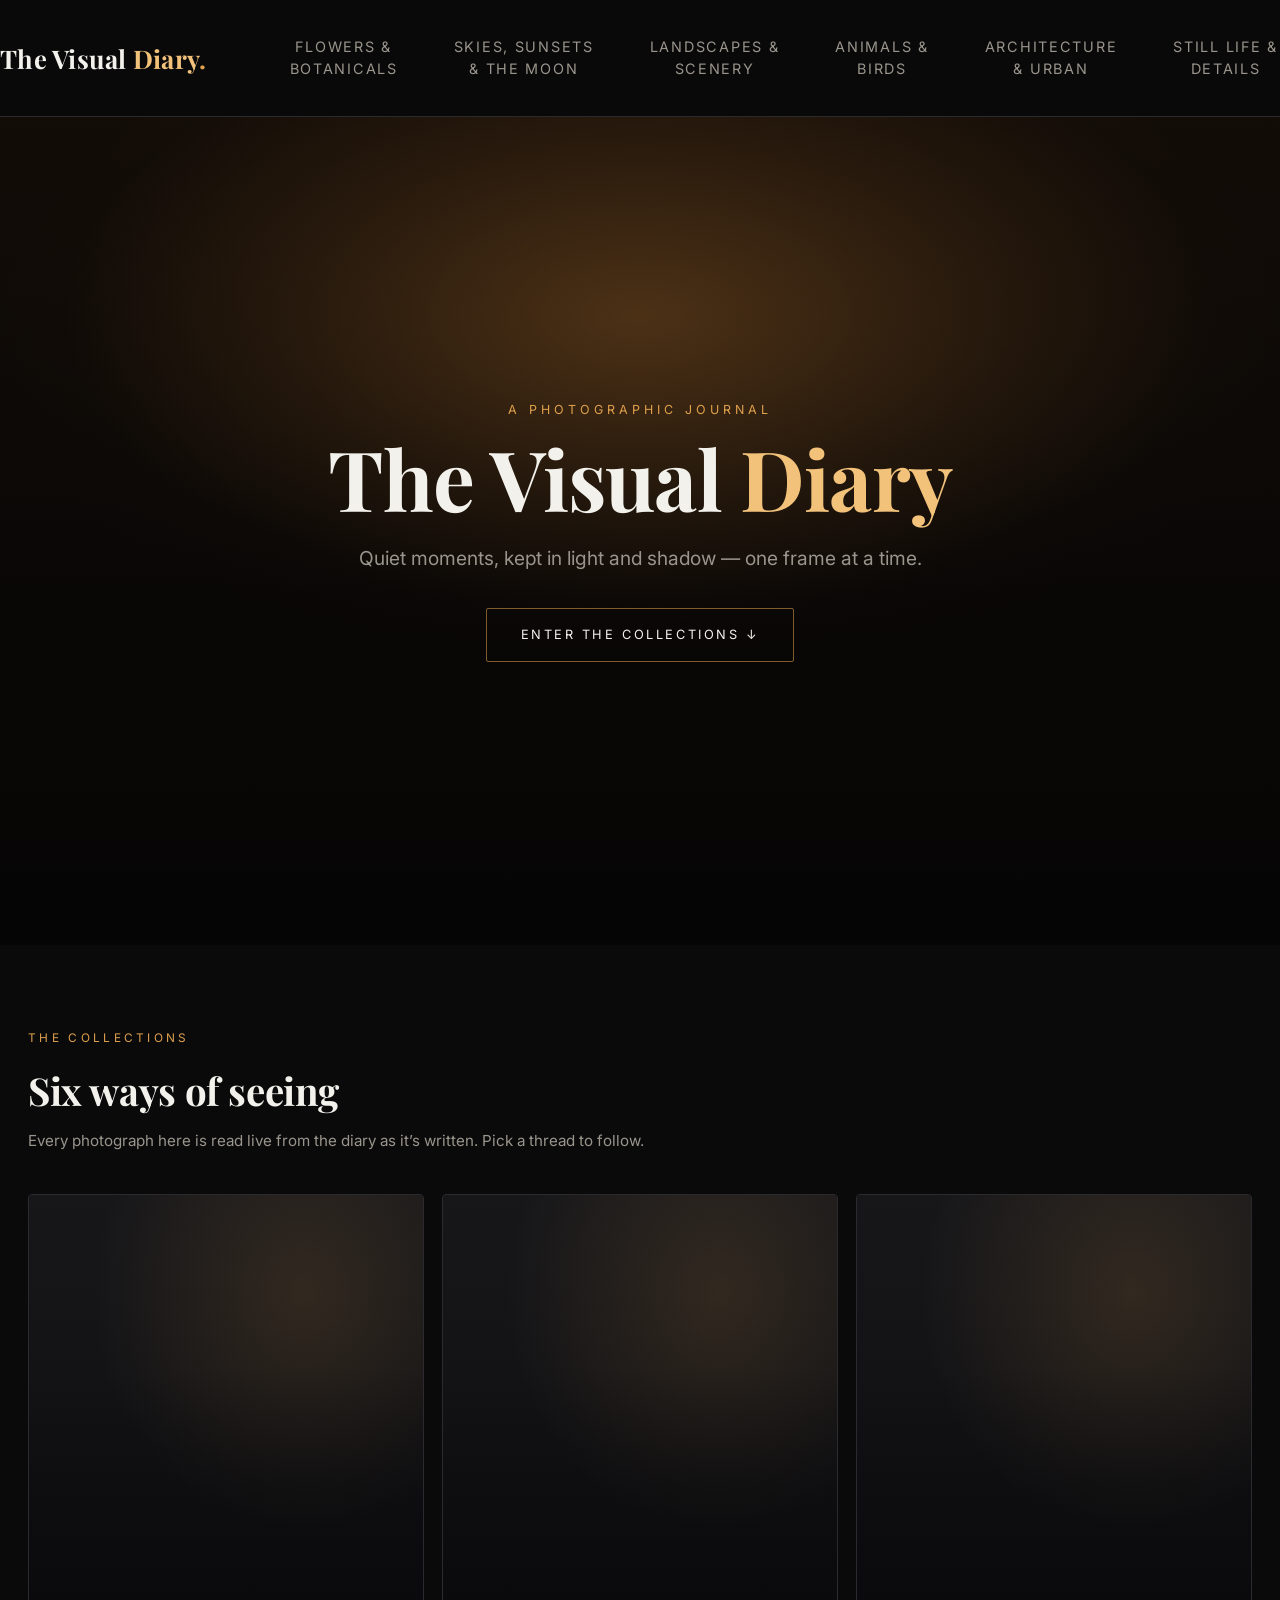
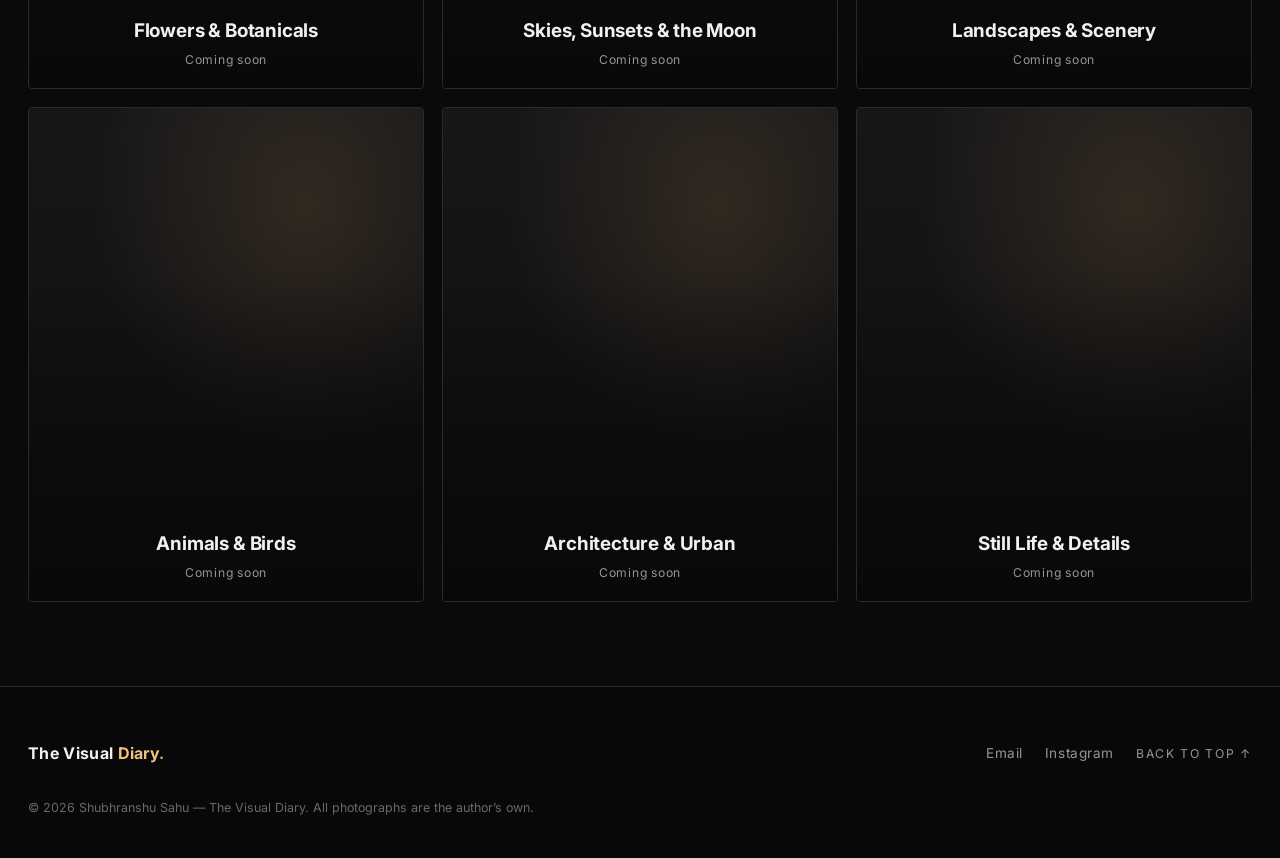
==== index.html @ 048f8457 "Add full site with all photos" ====
<!DOCTYPE html>
<html lang="en">
<head>
  <meta charset="UTF-8">
  <meta name="viewport" content="width=device-width, initial-scale=1">
  <title>The Visual Diary — A photographic journal</title>
  <meta name="description" content="The Visual Diary — a moody, cinematic photographic journal by Shubhranshu Sahu. Flowers, skies, landscapes, animals, architecture and quiet details.">
  <link rel="preconnect" href="https://fonts.googleapis.com">
  <link rel="preconnect" href="https://fonts.gstatic.com" crossorigin>
  <link href="https://fonts.googleapis.com/css2?family=Cormorant+Garamond:ital,wght@0,500;0,600;1,500;1,600&family=Inter:wght@400;500;600;700;800&family=Playfair+Display:wght@500;600;700;800&display=swap" rel="stylesheet">
  <link rel="stylesheet" href="style.css">
</head>
<body data-page="home">

  <header class="site-header">
    <div class="wrap">
      <a class="brand" href="index.html">The Visual <span class="word-diary">Diary</span><span class="dot">.</span></a>
      <button class="nav-toggle" aria-label="Menu">&#9776;</button>
            <nav class="nav" id="primaryNav">
        <a href="flowers-botanicals.html">Flowers &amp;<br>Botanicals</a>
        <a href="skies-sunsets-the-moon.html">Skies, Sunsets<br>&amp; the Moon</a>
        <a href="landscapes-scenery.html">Landscapes &amp;<br>Scenery</a>
        <a href="animals-birds.html">Animals &amp;<br>Birds</a>
        <a href="architecture-urban.html">Architecture<br>&amp; Urban</a>
        <a href="still-life-details.html">Still Life &amp;<br>Details</a>
      </nav>
    </div>
  </header>

  <section class="hero">
    <div class="hero__fallback" id="heroFallback"></div>
    <div class="hero__img" id="heroImg"></div>
    <div class="hero__scrim"></div>
    <div class="hero__inner">
      <p class="hero__kicker">A photographic journal</p>
      <h1>The Visual <span class="word-diary">Diary</span></h1>
      <p class="tagline">Quiet moments, kept in light and shadow — one frame at a time.</p>
      <a class="hero__cta" href="#collections">Enter the collections &#8595;</a>
    </div>
    <div class="hero__credit" id="heroCredit"></div>
  </section>

  <main>
    <section class="section" id="collections">
      <div class="wrap">
        <div class="section-head">
          <div>
            <p class="eyebrow">The collections</p>
            <h2>Six ways of seeing</h2>
            <p class="sub">Every photograph here is read live from the diary as it’s written. Pick a thread to follow.</p>
          </div>
        </div>
        <div class="cat-grid" id="catGrid">
          <!-- category cards injected by script.js -->
        </div>
      </div>
    </section>
  </main>

  <footer class="site-footer">
    <div class="wrap">
      <div class="footer-brand">The Visual <span class="word-diary">Diary</span><span class="dot">.</span></div>
      <div class="footer-links">
        <a href="mailto:shubhranshu.248@gmail.com">Email</a>
        <a href="https://www.instagram.com/shubhranshu.248/" target="_blank" rel="noopener">Instagram</a>
        <a href="#" class="to-top">Back to top &#8593;</a>
      </div>
      <div class="footer-credit">© <span id="year">2026</span> Shubhranshu Sahu — The Visual Diary. All photographs are the author’s own.</div>
    </div>
  </footer>

  <script>document.getElementById("year").textContent = new Date().getFullYear();</script>
  <script src="script.js"></script>
</body>
</html>
---- style.css ----
/* ============================================================
   THE VISUAL DIARY — moody & cinematic, dark + warm accent
   Modern sans throughout. Pure static; gallery fills from the
   live Google Sheet at runtime (see script.js).
   ============================================================ */

:root {
  --bg:        #0a0a0b;   /* near-black page */
  --bg-soft:   #141416;   /* cards / raised surfaces */
  --bg-soft-2: #1c1c20;   /* hover surfaces */
  --line:      #2a2a2f;   /* hairline borders */
  --text:      #f3f1ec;   /* warm off-white */
  --muted:     #9a958c;   /* secondary text */
  --muted-2:   #6c6862;   /* faint text */
  --accent:    #e0a04d;   /* warm amber/gold */
  --accent-2:  #f2c27b;   /* lighter amber for hovers */
  --maxw:      1280px;
  --gap:       18px;
  --radius:    4px;
  --ease:      cubic-bezier(.22,.61,.36,1);
  --font-cap:  "Cormorant Garamond", "Iowan Old Style", Georgia, serif;
  --font-display: "Playfair Display", "Cormorant Garamond", Georgia, serif;
}

* { box-sizing: border-box; }

html { scroll-behavior: smooth; }

body {
  margin: 0;
  background: var(--bg);
  color: var(--text);
  font-family: "Inter", system-ui, -apple-system, "Segoe UI", Roboto, sans-serif;
  font-size: 16px;
  line-height: 1.6;
  -webkit-font-smoothing: antialiased;
  text-rendering: optimizeLegibility;
}

a { color: inherit; text-decoration: none; }

img { display: block; max-width: 100%; }

.wrap {
  width: 100%;
  max-width: var(--maxw);
  margin: 0 auto;
  padding: 0 28px;
}

/* ---------- Header / nav ---------- */
.site-header {
  position: sticky;
  top: 0;
  z-index: 50;
  background: rgba(10,10,11,.72);
  backdrop-filter: blur(14px);
  -webkit-backdrop-filter: blur(14px);
  border-bottom: 1px solid var(--line);
}
.site-header .wrap {
  display: flex;
  align-items: center;
  justify-content: space-between;
  gap: 30px;
  min-height: 116px;
  padding: 14px 0;
}
.brand {
  font-family: var(--font-display);
  font-weight: 700;
  letter-spacing: .01em;
  font-size: 1.6rem;
  white-space: nowrap;
  flex-shrink: 0;
}
.brand .dot { color: var(--accent); }
/* gilded "Diary" everywhere */
.word-diary { color: var(--accent-2); }

.nav-toggle {
  display: none;
  background: none;
  border: 0;
  color: var(--text);
  font-size: 1.7rem;
  cursor: pointer;
  line-height: 1;
}

.nav {
  display: flex;
  flex: 1;
  justify-content: space-between;
  align-items: center;
  gap: 18px;
  margin-left: 4%;
}
.nav a {
  font-size: .9rem;
  letter-spacing: .12em;
  text-transform: uppercase;
  text-align: center;
  line-height: 1.55;
  color: var(--muted);
  padding: 6px 2px;
  position: relative;
  transition: color .25s var(--ease);
}
.nav a::after {
  content: "";
  position: absolute;
  left: 0; right: 0; bottom: 0;
  height: 1px;
  background: var(--accent);
  transform: scaleX(0);
  transform-origin: center;        /* underline grows from the middle */
  transition: transform .3s var(--ease);
}
.nav a:hover,
.nav a.active { color: var(--text); }
.nav a:hover::after,
.nav a.active::after { transform: scaleX(1); }

/* ---------- Hero (homepage) ---------- */
.hero {
  position: relative;
  height: 92vh;
  min-height: 560px;
  display: flex;
  align-items: center;
  justify-content: center;
  text-align: center;
  overflow: hidden;
  background: #000;
}
.hero__img {
  position: absolute;
  inset: 0;
  background-size: cover;
  background-position: center;
  transform: scale(1.05);
  opacity: 0;
  transition: opacity 1.4s var(--ease), transform 9s ease-out;
}
.hero__img.is-on {
  opacity: 1;
  transform: scale(1);
}
/* warm cinematic glow shown behind the title (and when no photo yet) */
.hero__fallback {
  position: absolute;
  inset: 0;
  background:
    radial-gradient(75% 60% at 50% 24%, rgba(150,96,40,.55) 0%, rgba(78,48,22,.3) 36%, transparent 70%),
    linear-gradient(180deg, #1b130b 0%, #0c0907 58%, #070605 100%);
}
/* heavy warm darkening over the single featured photo */
.hero__scrim {
  position: absolute;
  inset: 0;
  background:
    radial-gradient(75% 60% at 50% 24%, rgba(150,96,40,.35) 0%, transparent 60%),
    linear-gradient(180deg, rgba(18,11,6,.62) 0%, rgba(10,7,5,.5) 45%, rgba(6,5,5,.94) 100%),
    rgba(8,7,6,.34);
}
.hero__inner {
  position: relative;
  z-index: 2;
  width: 100%;
  max-width: 820px;
  margin: 0 auto;
  padding: 0 24px;
  display: flex;
  flex-direction: column;
  align-items: center;
  text-align: center;
}
.hero__kicker {
  font-size: .78rem;
  letter-spacing: .32em;
  text-transform: uppercase;
  color: var(--accent);
  margin: 0 0 14px;
}
.hero h1 {
  font-family: var(--font-display);
  font-size: clamp(2.8rem, 7vw, 5.2rem);
  line-height: 1.05;
  font-weight: 700;
  letter-spacing: -.01em;
  margin: 0 0 22px;
}
.hero p.tagline {
  font-size: clamp(1.02rem, 1.5vw, 1.2rem);
  color: var(--muted);
  margin: 0 auto 34px;
  max-width: 52ch;
  line-height: 1.6;
}
.hero__cta {
  display: inline-flex;
  align-items: center;
  gap: 10px;
  font-size: .8rem;
  letter-spacing: .2em;
  text-transform: uppercase;
  color: var(--text);
  border: 1px solid rgba(224,160,77,.55);
  padding: 16px 34px;
  border-radius: 2px;
  transition: border-color .3s var(--ease), background .3s var(--ease), color .3s var(--ease);
}
.hero__cta:hover {
  border-color: var(--accent);
  background: var(--accent);
  color: #1a1407;
}
.hero__credit {
  position: absolute;
  right: 28px;
  bottom: 22px;
  z-index: 2;
  font-size: .7rem;
  letter-spacing: .08em;
  color: var(--muted-2);
}

/* ---------- Section headings ---------- */
.section { padding: 84px 0; }
.section-head {
  display: flex;
  align-items: flex-end;
  justify-content: space-between;
  gap: 20px;
  margin-bottom: 40px;
}
.section-head h2 {
  font-family: var(--font-display);
  font-size: clamp(1.8rem, 3vw, 2.6rem);
  font-weight: 700;
  letter-spacing: -.01em;
  margin: 0;
}
.section-head .sub {
  color: var(--muted);
  font-size: .95rem;
  margin: 8px 0 0;
}
.eyebrow {
  font-size: .74rem;
  letter-spacing: .28em;
  text-transform: uppercase;
  color: var(--accent);
  margin: 0 0 12px;
}

/* ---------- Category preview grid (homepage) ---------- */
.cat-grid {
  display: grid;
  grid-template-columns: repeat(3, 1fr);
  gap: var(--gap);
}
.cat-card {
  position: relative;
  display: block;
  aspect-ratio: 4 / 5;
  overflow: hidden;
  border-radius: var(--radius);
  background: var(--bg-soft);
  border: 1px solid var(--line);
}
.cat-card__img {
  position: absolute;
  inset: 0;
  background-size: cover;
  background-position: center;
  transition: transform 1s var(--ease), opacity .6s var(--ease);
  opacity: .82;
}
.cat-card:hover .cat-card__img { transform: scale(1.06); opacity: 1; }
.cat-card__placeholder {
  position: absolute;
  inset: 0;
  background:
    radial-gradient(90% 80% at 70% 20%, rgba(224,160,77,.14), transparent 60%),
    linear-gradient(180deg, #17171a, #0d0d0f);
}
.cat-card__scrim {
  position: absolute;
  inset: 0;
  background: linear-gradient(180deg, rgba(8,8,10,0) 35%, rgba(8,8,10,.9) 100%);
}
.cat-card__label {
  position: absolute;
  left: 18px;
  right: 18px;
  bottom: 16px;
  z-index: 2;
  text-align: center;
}
.cat-card__label h3 {
  margin: 0;
  font-size: 1.18rem;
  font-weight: 700;
  letter-spacing: -.01em;
}
.cat-card__label span {
  display: inline-block;
  margin-top: 4px;
  font-size: .76rem;
  letter-spacing: .06em;
  color: var(--muted);
}
.cat-card__arrow {
  position: absolute;
  top: 16px;
  right: 16px;
  z-index: 2;
  width: 34px; height: 34px;
  display: grid;
  place-items: center;
  border-radius: 50%;
  background: rgba(0,0,0,.35);
  border: 1px solid rgba(255,255,255,.14);
  color: var(--text);
  opacity: 0;
  transform: translateY(-4px);
  transition: opacity .3s var(--ease), transform .3s var(--ease), background .3s var(--ease);
}
.cat-card:hover .cat-card__arrow {
  opacity: 1;
  transform: translateY(0);
  background: var(--accent);
  color: #1a1407;
}

/* ---------- Category page header ---------- */
.page-head {
  padding: 70px 0 26px;
  border-bottom: 1px solid var(--line);
}
.page-head .eyebrow { margin-bottom: 14px; }
.page-head h1 {
  font-family: var(--font-display);
  font-size: clamp(2.2rem, 5vw, 3.6rem);
  font-weight: 700;
  letter-spacing: -.01em;
  margin: 0 0 10px;
}
.page-head p {
  color: var(--muted);
  margin: 0;
  max-width: 60ch;
}
.page-head .count {
  color: var(--accent);
  font-variant-numeric: tabular-nums;
}

/* ---------- Masonry gallery ---------- */
.gallery {
  padding: 40px 0 90px;
}
.masonry {
  column-count: 3;
  column-gap: var(--gap);
}
.masonry .tile {
  break-inside: avoid;
  margin: 0 0 var(--gap);
  position: relative;
  border-radius: var(--radius);
  overflow: hidden;
  background: var(--bg-soft);
  cursor: zoom-in;
  opacity: 0;
  transform: translateY(14px);
  transition: opacity .7s var(--ease), transform .7s var(--ease);
}
.masonry .tile.in { opacity: 1; transform: none; }
.masonry .tile img {
  width: 100%;
  height: auto;
  display: block;
  transition: transform 1.1s var(--ease), filter .5s var(--ease);
  filter: saturate(.96) brightness(.97);
}
.masonry .tile:hover img { transform: scale(1.045); filter: saturate(1.05) brightness(1.02); }
.masonry .tile:active img { transform: scale(.975); transition: transform .12s var(--ease); }
.tile__cap {
  position: absolute;
  left: 0; right: 0; bottom: 0;
  padding: 40px 16px 16px;
  font-family: var(--font-cap);
  font-size: 1.18rem;
  line-height: 1.35;
  font-weight: 600;
  letter-spacing: .01em;
  text-align: center;
  color: var(--accent-2);
  text-shadow: 0 1px 12px rgba(0,0,0,.7);
  background: linear-gradient(180deg, rgba(8,8,10,0), rgba(8,8,10,.92));
  opacity: 0;
  transform: translateY(8px);
  transition: opacity .35s var(--ease), transform .35s var(--ease);
}
.masonry .tile:hover .tile__cap { opacity: 1; transform: none; }

/* ---------- Empty / loading states ---------- */
.state {
  text-align: center;
  padding: 80px 20px;
  color: var(--muted);
}
.state .spinner {
  width: 30px; height: 30px;
  margin: 0 auto 20px;
  border: 2px solid var(--line);
  border-top-color: var(--accent);
  border-radius: 50%;
  animation: spin .9s linear infinite;
}
@keyframes spin { to { transform: rotate(360deg); } }
.state h3 { color: var(--text); font-weight: 600; margin: 0 0 8px; }
.state p { margin: 0 auto; max-width: 44ch; }

/* ---------- Lightbox ---------- */
.lightbox {
  position: fixed;
  inset: 0;
  z-index: 100;
  display: none;
  align-items: center;
  justify-content: center;
  background: rgba(5,5,7,.94);
  backdrop-filter: blur(6px);
  -webkit-backdrop-filter: blur(6px);
  padding: 4vh 4vw;
  opacity: 0;
  transition: opacity .28s var(--ease);
}
.lightbox.open { display: flex; }
.lightbox.show { opacity: 1; }
.lightbox__stage {
  position: relative;
  max-width: 100%;
  max-height: 100%;
  display: flex;
  flex-direction: column;
  align-items: center;
  gap: 18px;
  transform: scale(.92);
  transition: transform .3s var(--ease);
}
.lightbox.show .lightbox__stage { transform: none; }
.lightbox__img {
  max-width: 90vw;
  max-height: 80vh;
  width: auto;
  height: auto;
  object-fit: contain;          /* whole photo, never cropped */
  border-radius: 3px;
  box-shadow: 0 30px 80px rgba(0,0,0,.6);
  opacity: 0;
  cursor: zoom-in;
  transform-origin: center center;
  will-change: transform;
  user-select: none;
  -webkit-user-drag: none;
  transition: opacity .35s var(--ease);
}
.lightbox__img.ready { opacity: 1; }
.lightbox__img.is-zoomed { cursor: grab; }
.lightbox__img.is-grabbing { cursor: grabbing; }
.lightbox__cap {
  max-width: 64ch;
  text-align: center;
  font-family: var(--font-cap);
  color: var(--accent-2);
  font-size: clamp(1.25rem, 2vw, 1.6rem);
  font-weight: 600;
  line-height: 1.4;
}
.lightbox__cap .meta {
  display: block;
  margin-top: 8px;
  font-family: "Inter", system-ui, sans-serif;
  font-size: .72rem;
  font-weight: 500;
  letter-spacing: .16em;
  text-transform: uppercase;
  color: var(--muted-2);
}
/* zoom indicator + hint */
.lb-zoom {
  position: fixed;
  top: 26px;
  left: 50%;
  transform: translateX(-50%);
  font-size: .76rem;
  letter-spacing: .12em;
  color: var(--accent);
  font-variant-numeric: tabular-nums;
  background: rgba(20,20,22,.6);
  border: 1px solid var(--line);
  padding: 5px 12px;
  border-radius: 999px;
  opacity: 0;
  transition: opacity .25s var(--ease);
  pointer-events: none;
}
.lightbox.has-zoom .lb-zoom { opacity: 1; }
.lb-hint {
  position: fixed;
  left: 50%;
  bottom: 18px;
  transform: translateX(-50%);
  font-size: .74rem;
  letter-spacing: .06em;
  color: var(--muted);
  background: rgba(20,20,22,.55);
  border: 1px solid var(--line);
  padding: 7px 14px;
  border-radius: 999px;
  white-space: nowrap;
  transition: opacity .3s var(--ease);
}
.lightbox.has-zoom .lb-hint { opacity: .35; }
@media (max-width: 620px) {
  .lb-hint { font-size: .66rem; white-space: normal; max-width: 84vw; text-align: center; }
}
.lb-btn {
  position: absolute;
  top: 50%;
  transform: translateY(-50%);
  width: 52px; height: 52px;
  border-radius: 50%;
  border: 1px solid rgba(255,255,255,.18);
  background: rgba(20,20,22,.6);
  color: var(--text);
  font-size: 1.5rem;
  cursor: pointer;
  display: grid;
  place-items: center;
  transition: background .25s var(--ease), border-color .25s var(--ease);
}
.lb-btn:hover { background: var(--accent); color: #1a1407; border-color: var(--accent); }
.lb-prev { left: -4px; }
.lb-next { right: -4px; }
.lb-close {
  position: fixed;
  top: 22px; right: 26px;
  width: 44px; height: 44px;
  border-radius: 50%;
  border: 1px solid rgba(255,255,255,.18);
  background: rgba(20,20,22,.6);
  color: var(--text);
  font-size: 1.4rem;
  cursor: pointer;
}
.lb-close:hover { background: var(--accent); color: #1a1407; }
.lb-counter {
  position: fixed;
  top: 28px; left: 28px;
  font-size: .78rem;
  letter-spacing: .12em;
  color: var(--muted);
  font-variant-numeric: tabular-nums;
}

/* ---------- Footer ---------- */
.site-footer {
  border-top: 1px solid var(--line);
  padding: 54px 0 40px;
  background: #08080a;
}
.site-footer .wrap {
  display: flex;
  flex-wrap: wrap;
  align-items: center;
  justify-content: space-between;
  gap: 24px;
}
.footer-brand { font-weight: 700; letter-spacing: .02em; }
.footer-brand .dot { color: var(--accent); }
.footer-links {
  display: flex;
  gap: 22px;
  align-items: center;
  flex-wrap: wrap;
}
.footer-links a {
  font-size: .85rem;
  color: var(--muted);
  letter-spacing: .04em;
  transition: color .25s var(--ease);
}
.footer-links a:hover { color: var(--accent); }
.footer-credit {
  width: 100%;
  margin-top: 8px;
  font-size: .78rem;
  color: var(--muted-2);
}
.to-top {
  font-size: .76rem !important;
  letter-spacing: .14em !important;
  text-transform: uppercase;
}

/* ---------- Responsive ---------- */
@media (max-width: 980px) {
  .cat-grid { grid-template-columns: repeat(2, 1fr); }
  .masonry { column-count: 2; }
}
/* Full category names are long, so collapse to a menu earlier */
@media (max-width: 1024px) {
  .nav {
    position: fixed;
    inset: 116px 0 auto 0;
    flex-direction: column;
    flex-wrap: nowrap;
    max-width: none;
    gap: 0;
    background: rgba(12,12,14,.98);
    border-bottom: 1px solid var(--line);
    padding: 8px 18px 20px;
    transform: translateY(-12px);
    opacity: 0;
    pointer-events: none;
    transition: opacity .25s var(--ease), transform .25s var(--ease);
  }
  .nav.open { opacity: 1; transform: none; pointer-events: auto; }
  .nav a { padding: 14px 0; width: 100%; border-bottom: 1px solid var(--line); font-size: 1.02rem; }
  .nav a::after { display: none; }
  .nav-toggle { display: block; }
}
@media (max-width: 760px) {
  .wrap { padding: 0 18px; }
  .hero__inner { padding-left: 18px; padding-right: 18px; transform: none; }
}
@media (max-width: 520px) {
  .cat-grid { grid-template-columns: 1fr; }
  .masonry { column-count: 1; }
  .section { padding: 56px 0; }
  .lb-prev { left: 2px; } .lb-next { right: 2px; }
}

@media (prefers-reduced-motion: reduce) {
  * { animation: none !important; transition: none !important; }
  .masonry .tile { opacity: 1; transform: none; }
}
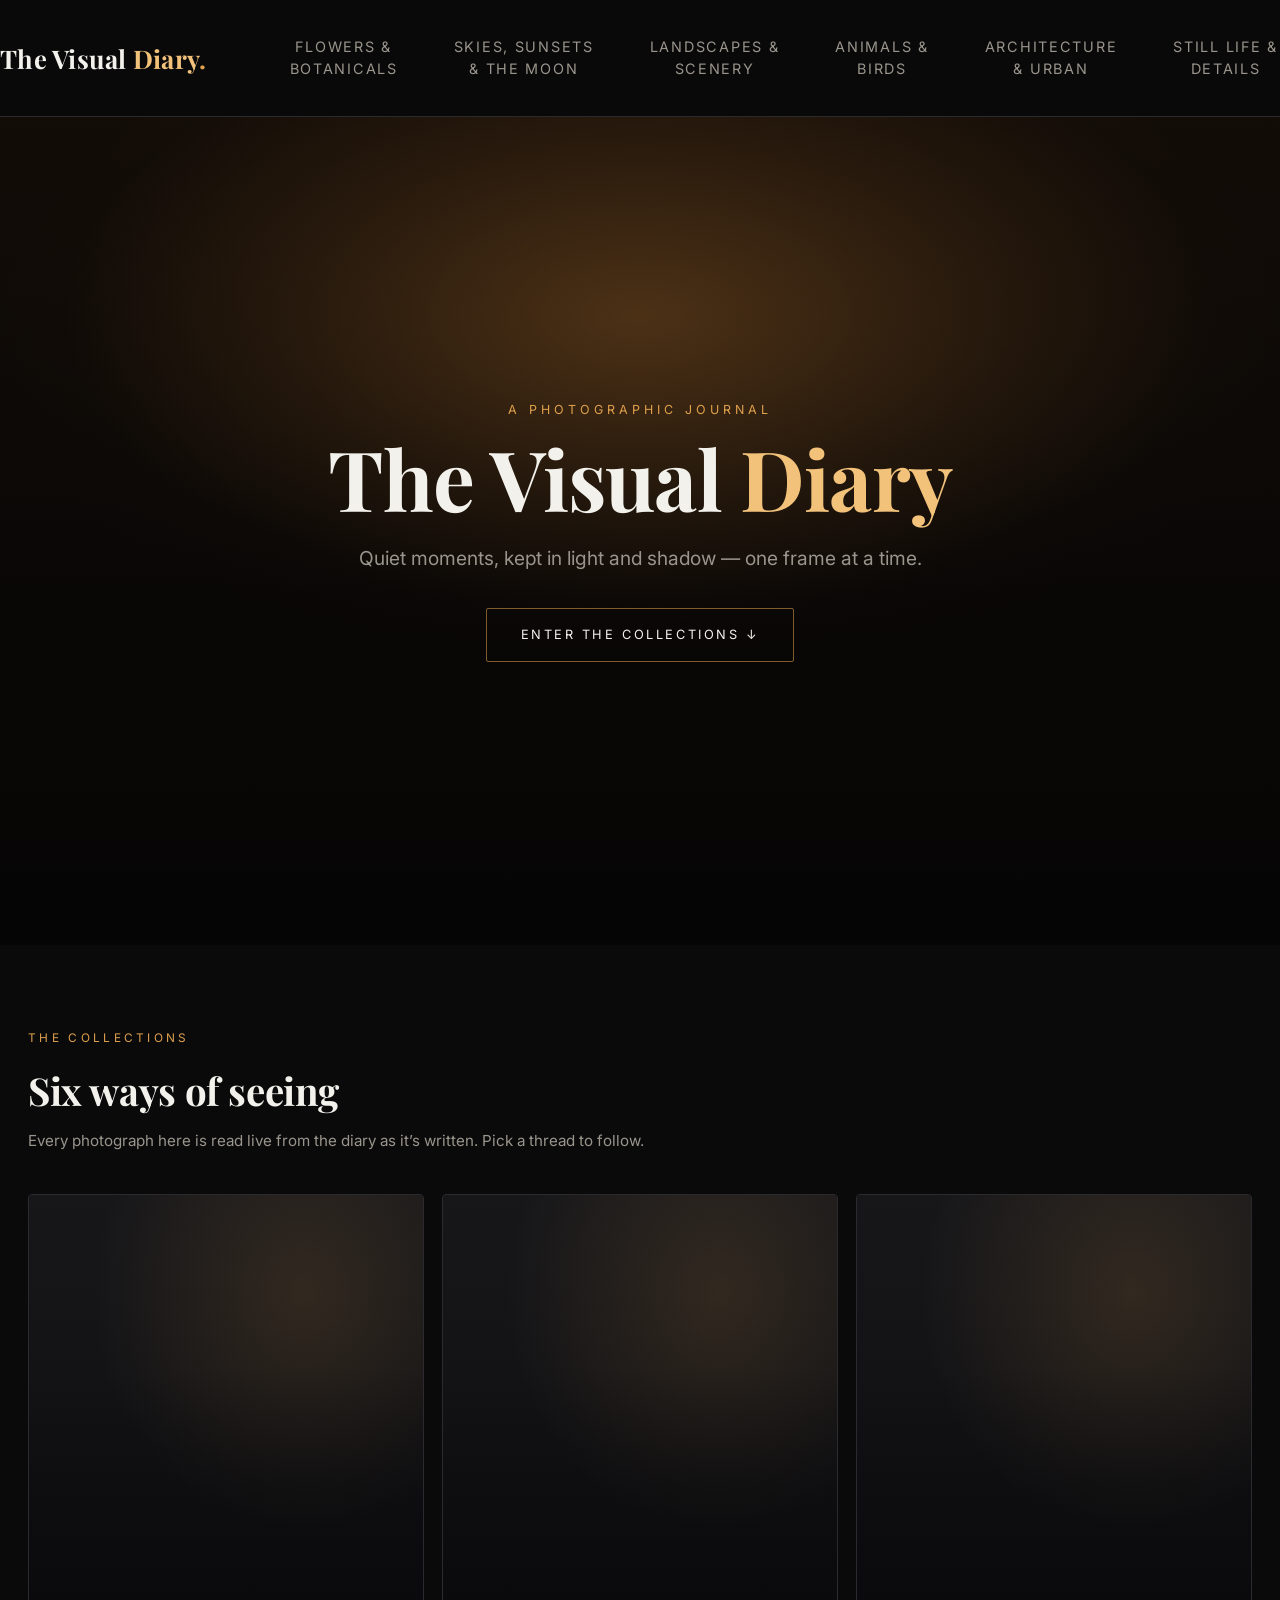
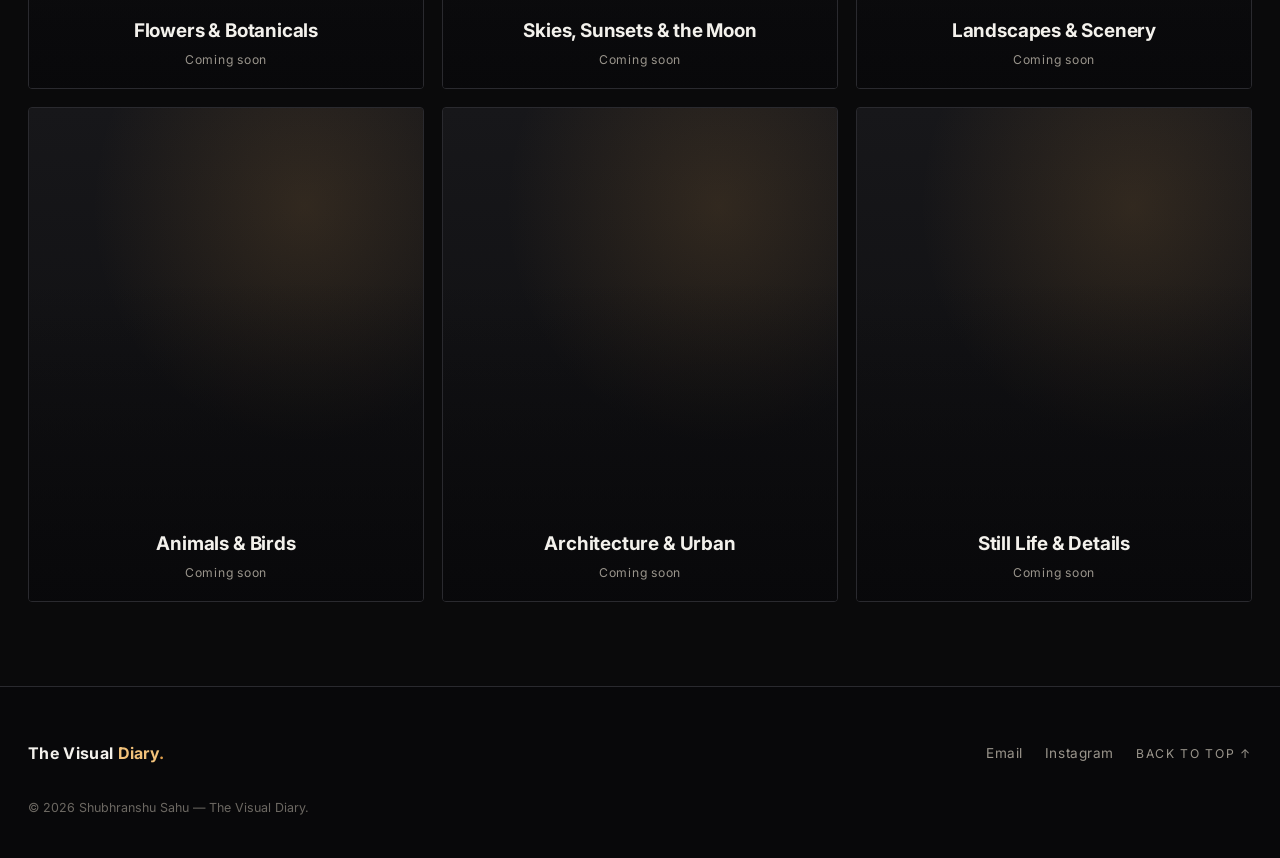
==== commit 533721a9: "202 Locked" ====
--- a/index.html
+++ b/index.html
@@ -65,7 +65,7 @@
         <a href="https://www.instagram.com/shubhranshu.248/" target="_blank" rel="noopener">Instagram</a>
         <a href="#" class="to-top">Back to top &#8593;</a>
       </div>
-      <div class="footer-credit">© <span id="year">2026</span> Shubhranshu Sahu — The Visual Diary. All photographs are the author’s own.</div>
+      <div class="footer-credit">© <span id="year">2026</span> Shubhranshu Sahu — The Visual Diary.</div>
     </div>
   </footer>
 
